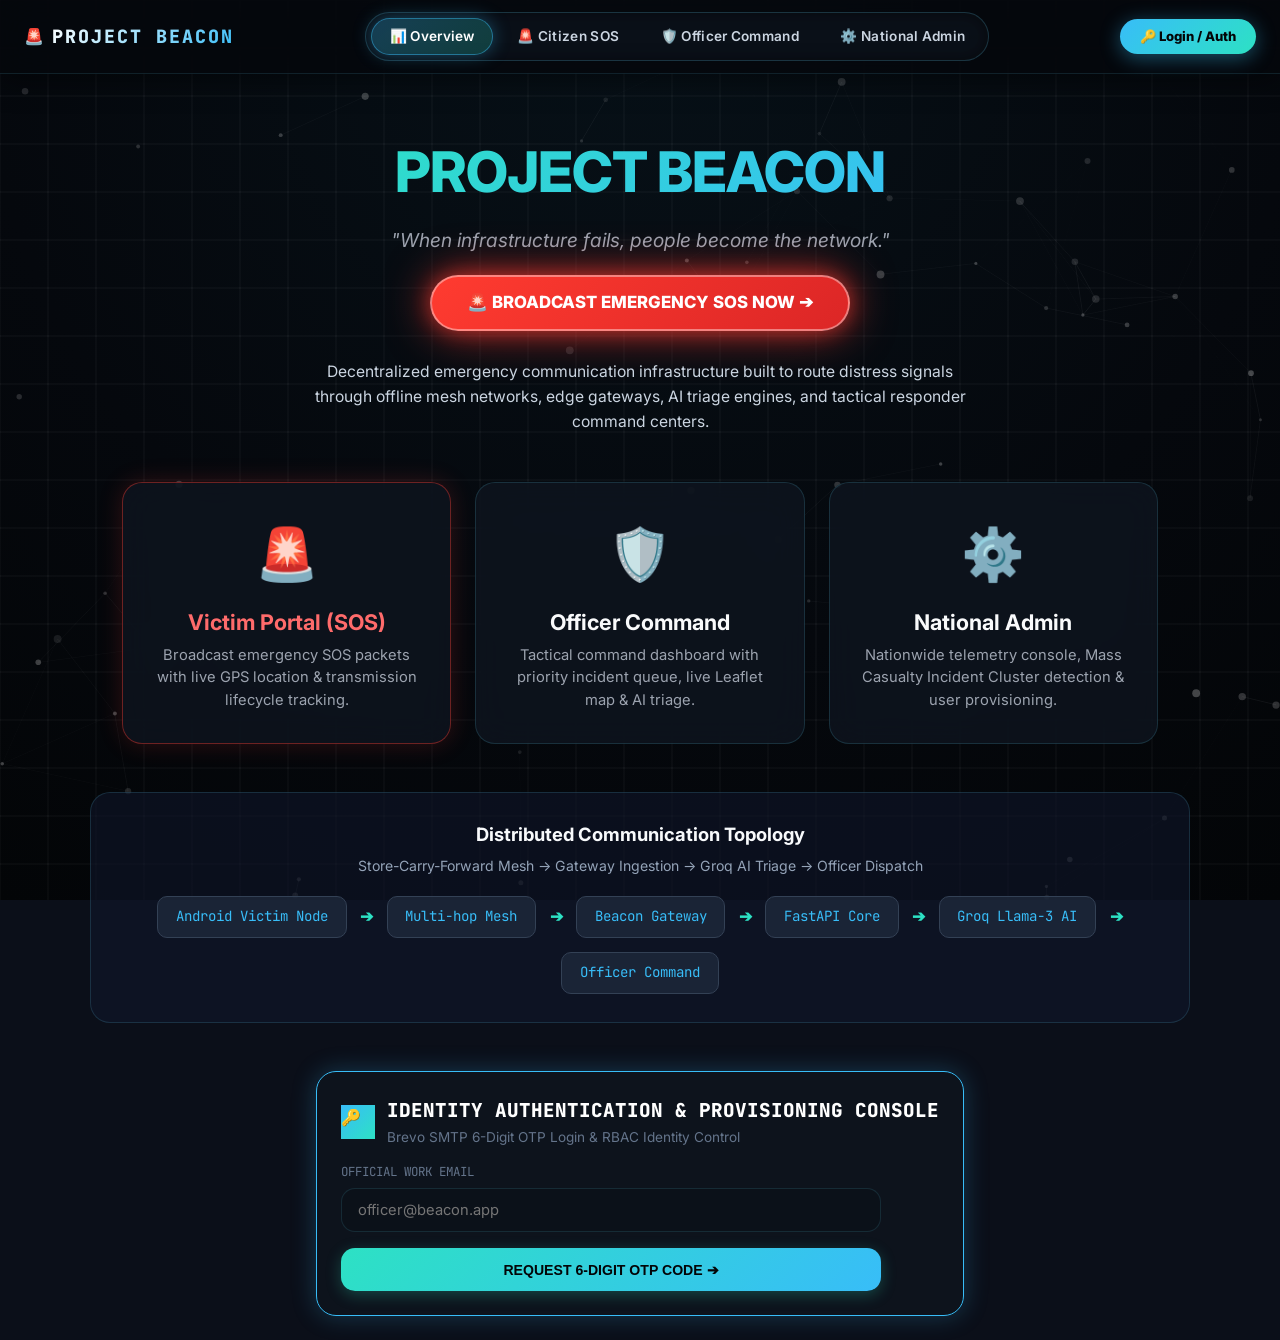
==== static/index.html @ 9fdf06bc "feat(frontend): upgrade Beacon UI/UX design system, giant glowing SOS button, Brevo OTP auth & Natio" ====
<!DOCTYPE html>
<html lang="en">
<head>
    <meta charset="UTF-8">
    <meta name="viewport" content="width=device-width, initial-scale=1.0">
    <title>Project Beacon | Emergency Communication Fabric</title>
    <link href="https://fonts.googleapis.com/css2?family=Inter:wght@300;400;500;600;700&family=JetBrains+Mono:wght@400;700&display=swap" rel="stylesheet">
    <link rel="icon" href="data:image/svg+xml,<svg xmlns='http://www.w3.org/2000/svg' viewBox='0 0 100 100'><text y='.9em' font-size='90'>🚨</text></svg>">
    <link rel="stylesheet" href="css/index.css?v=3.0">
    <link rel="stylesheet" href="/static/css/index.css?v=3.0">
    <style>
        body { font-family: 'Inter', sans-serif; background-color: #0b0f19; color: #f3f4f6; margin: 0; padding: 0; min-height: 100vh; display: flex; flex-direction: column; }
        .hero { text-align: center; padding: 3.5rem 1rem 1.5rem; max-width: 880px; margin: 0 auto; position: relative; z-index: 1; }
        .hero h1 { font-size: 3.5rem; font-weight: 800; background: linear-gradient(135deg, #2de1c4 0%, #38bdf8 100%); -webkit-background-clip: text; -webkit-text-fill-color: transparent; margin-bottom: 0.75rem; letter-spacing: -1px; }
        .tagline { font-size: 1.2rem; color: #9ca3af; font-style: italic; margin-bottom: 1.25rem; }
        
        .portal-grid { display: grid; grid-template-columns: repeat(auto-fit, minmax(280px, 1fr)); gap: 1.5rem; max-width: 1100px; margin: 0 auto; padding: 1.5rem 2rem; width: 90%; position: relative; z-index: 1; }
        
        .portal-card { background: rgba(15, 22, 32, 0.75); border: 1px solid rgba(100, 220, 255, 0.15); backdrop-filter: blur(16px); border-radius: 20px; padding: 2rem; text-decoration: none; color: inherit; transition: all 0.3s cubic-bezier(0.16, 1, 0.3, 1); display: flex; flex-direction: column; align-items: center; text-align: center; }
        .portal-card:hover { transform: translateY(-6px); border-color: #38bdf8; box-shadow: 0 12px 35px rgba(56, 189, 248, 0.2); }
        .portal-icon { font-size: 3.2rem; margin-bottom: 0.85rem; }
        .portal-title { font-size: 1.35rem; font-weight: 700; color: #f9fafb; margin-bottom: 0.4rem; }
        .portal-desc { font-size: 0.92rem; color: #9ca3af; line-height: 1.5; }
        
        .tech-money-shot { max-width: 1100px; margin: 1.5rem auto; padding: 1.75rem 2rem; background: rgba(15, 23, 42, 0.6); border: 1px solid rgba(100, 220, 255, 0.15); border-radius: 20px; width: 90%; text-align: center; position: relative; z-index: 1; }
        .flow-diagram { display: flex; flex-wrap: wrap; justify-content: center; align-items: center; gap: 0.85rem; margin-top: 1.25rem; font-family: 'JetBrains Mono', monospace; }
        .flow-node { background: rgba(30, 41, 59, 0.8); padding: 0.6rem 1.1rem; border-radius: 10px; border: 1px solid #334155; font-size: 0.88rem; color: #38bdf8; }
        .flow-arrow { color: #2de1c4; font-weight: bold; }
    </style>
</head>
<body>

    <!-- Enterprise Top Navigation Bar with Fancy Glassmorphic Pill Tabs -->
    <nav class="beacon-navbar">
        <a href="index.html" class="beacon-brand">
            <div class="beacon-logo-icon">🚨</div>
            <span class="beacon-brand-name">PROJECT BEACON</span>
        </a>

        <div class="beacon-nav-links">
            <a href="index.html" class="beacon-nav-item active">📊 Overview</a>
            <a href="victim.html" class="beacon-nav-item">🚨 Citizen SOS</a>
            <a href="officer.html" class="beacon-nav-item">🛡️ Officer Command</a>
            <a href="admin.html" class="beacon-nav-item">⚙️ National Admin</a>
        </div>

        <div>
            <a href="#authSection" id="navAuthBtn" class="btn-auth-blue" onclick="scrollToAuthSection()">
                🔑 Login / Auth
            </a>
        </div>
    </nav>

    <div class="hero">
        <h1>PROJECT BEACON</h1>
        <div class="tagline">"When infrastructure fails, people become the network."</div>

        <!-- Prominent Red Glowing Emergency SOS Shortcut Button -->
        <div style="margin: 1.25rem 0 1.75rem;">
            <a href="victim.html" class="btn-danger" style="padding: 0.85rem 2.2rem; font-size: 1.05rem; font-weight: 800; border-radius: 9999px; text-decoration: none; display: inline-flex; align-items: center; gap: 0.6rem; box-shadow: 0 0 45px rgba(255, 59, 48, 0.7), 0 0 20px rgba(255, 59, 48, 0.5); border: 2px solid rgba(255,255,255,0.4);">
                🚨 BROADCAST EMERGENCY SOS NOW ➔
            </a>
        </div>

        <p style="color: #cbd5e1; max-width: 680px; margin: 0 auto; line-height: 1.6; font-size: 0.98rem;">
            Decentralized emergency communication infrastructure built to route distress signals through offline mesh networks, edge gateways, AI triage engines, and tactical responder command centers.
        </p>
    </div>

    <div class="portal-grid">
        <a href="victim.html" class="portal-card" style="border-color: rgba(255,59,48,0.4); box-shadow: 0 0 25px rgba(255,59,48,0.18);">
            <div class="portal-icon">🚨</div>
            <div class="portal-title" style="color: #ff6b6b;">Victim Portal (SOS)</div>
            <div class="portal-desc">Broadcast emergency SOS packets with live GPS location & transmission lifecycle tracking.</div>
        </a>

        <a href="officer.html" class="portal-card">
            <div class="portal-icon">🛡️</div>
            <div class="portal-title">Officer Command</div>
            <div class="portal-desc">Tactical command dashboard with priority incident queue, live Leaflet map & AI triage.</div>
        </a>

        <a href="admin.html" class="portal-card">
            <div class="portal-icon">⚙️</div>
            <div class="portal-title">National Admin</div>
            <div class="portal-desc">Nationwide telemetry console, Mass Casualty Incident Cluster detection & user provisioning.</div>
        </a>
    </div>

    <div class="tech-money-shot">
        <h3 style="color: #f8fafc; margin-bottom: 0.4rem; font-size: 1.15rem;">Distributed Communication Topology</h3>
        <p style="color: #94a3b8; font-size: 0.88rem;">Store-Carry-Forward Mesh → Gateway Ingestion → Groq AI Triage → Officer Dispatch</p>
        <div class="flow-diagram">
            <div class="flow-node">Android Victim Node</div>
            <div class="flow-arrow">➔</div>
            <div class="flow-node">Multi-hop Mesh</div>
            <div class="flow-arrow">➔</div>
            <div class="flow-node">Beacon Gateway</div>
            <div class="flow-arrow">➔</div>
            <div class="flow-node">FastAPI Core</div>
            <div class="flow-arrow">➔</div>
            <div class="flow-node">Groq Llama-3 AI</div>
            <div class="flow-arrow">➔</div>
            <div class="flow-node">Officer Command</div>
        </div>
    </div>

    <!-- Dedicated Bottom Authentication Console -->
    <div class="app-container" style="padding-top: 0;">
        <div id="authSection" class="glass-panel" style="margin-top: 1.5rem; border-color: var(--color-cyan); box-shadow: var(--glow-medium);">
            <div style="display: flex; align-items: center; gap: 0.75rem; margin-bottom: 1rem;">
                <div class="beacon-logo-icon" style="width: 34px; height: 34px; font-size: 1rem; background: linear-gradient(135deg, var(--color-cyan), var(--color-green));">🔑</div>
                <div>
                    <h3 style="font-size: 1.2rem; font-weight: 800; font-family: var(--font-mono); color: var(--text-primary); margin: 0;">
                        IDENTITY AUTHENTICATION & PROVISIONING CONSOLE
                    </h3>
                    <p style="color: var(--text-muted); font-size: 0.85rem; margin-top: 2px;">
                        Brevo SMTP 6-Digit OTP Login & RBAC Identity Control
                    </p>
                </div>
            </div>

            <!-- STEP 1: Email Form -->
            <div id="authBottomStepEmail" style="max-width: 540px;">
                <div style="margin-bottom: 1rem;">
                    <label style="display: block; font-size: 0.78rem; font-family: var(--font-mono); color: var(--text-muted); margin-bottom: 0.4rem; text-transform: uppercase;">
                        OFFICIAL WORK EMAIL
                    </label>
                    <input type="email" id="authBottomEmailInput" class="beacon-input" placeholder="officer@beacon.app" />
                </div>

                <button id="btnBottomSendOtp" onclick="handleBottomSendOtp()" class="btn-primary" style="padding: 0.85rem 1.5rem; width: 100%;">
                    REQUEST 6-DIGIT OTP CODE ➔
                </button>
                <div id="authBottomEmailMsg" style="font-size: 0.82rem; text-align: center; margin-top: 0.85rem; color: var(--color-cyan); display: none;"></div>
            </div>

            <!-- STEP 2: 6-Digit OTP Grid -->
            <div id="authBottomStepOtp" style="max-width: 540px; display: none;">
                <p style="color: var(--text-secondary); font-size: 0.88rem; margin-bottom: 0.5rem;">
                    Enter 6-digit verification code sent to <strong id="authBottomTargetEmail" style="color: var(--color-cyan);"></strong>.
                </p>
                <p style="font-family: var(--font-mono); font-size: 0.78rem; color: var(--color-orange); margin-bottom: 1rem;">
                    ⏱️ CODE EXPIRES IN: <span id="authBottomTimer">05:00</span>
                </p>

                <div class="otp-box-grid">
                    <input type="text" maxlength="1" class="otp-digit-input-bottom" data-index="0" />
                    <input type="text" maxlength="1" class="otp-digit-input-bottom" data-index="1" />
                    <input type="text" maxlength="1" class="otp-digit-input-bottom" data-index="2" />
                    <input type="text" maxlength="1" class="otp-digit-input-bottom" data-index="3" />
                    <input type="text" maxlength="1" class="otp-digit-input-bottom" data-index="4" />
                    <input type="text" maxlength="1" class="otp-digit-input-bottom" data-index="5" />
                </div>

                <button id="btnBottomVerifyOtp" onclick="handleBottomVerifyOtp()" class="btn-primary" style="padding: 0.85rem 1.5rem; width: 100%;">
                    VERIFY & AUTHENTICATE ➔
                </button>
                <div id="authBottomOtpMsg" style="font-size: 0.82rem; text-align: center; margin-top: 0.85rem; color: var(--color-red); display: none;"></div>
            </div>
        </div>
    </div>

    <script src="js/mesh-bg.js?v=3.0"></script>
    <script src="/static/js/mesh-bg.js?v=3.0"></script>
    <script src="js/auth-modal.js?v=3.0"></script>
    <script src="/static/js/auth-modal.js?v=3.0"></script>
</body>
</html>
---- static/css/index.css ----
/* ==========================================================================
   PROJECT BEACON — Enterprise Design System & Interactive Theme Engine
   Features: Particle Splatter & Shockwave Energy Transition Engine,
   Glassmorphic Nav Pills, De-cluttered Layout System, 8pt Spacing,
   Intense Vector Grid Glow, Physical SOS Reactivity.
   ========================================================================== */

@import url('https://fonts.googleapis.com/css2?family=Inter:wght@300;400;500;600;700;800&family=JetBrains+Mono:ital,wght@0,400;0,600;0,700;1,400&display=swap');

:root {
  /* 8pt Spacing System Tokens */
  --space-micro: 4px;
  --space-gap: 8px;
  --space-padding-sm: 12px;
  --space-padding: 16px;
  --space-section: 24px;
  --space-major: 32px;
  --space-hero: 48px;

  /* 3 Visual Layers */
  --bg-gradient-top: #071118;
  --bg-gradient-center: #05080d;
  --bg-gradient-bottom: #030507;
  
  --surface-base: rgba(15, 22, 30, 0.75);
  --surface-hover: rgba(22, 32, 45, 0.85);
  --surface-active: rgba(30, 44, 62, 0.9);
  --surface-input: rgba(12, 18, 26, 0.7);

  /* Borders & Dividers */
  --border-subtle: rgba(100, 220, 255, 0.12);
  --border-active: rgba(0, 255, 200, 0.35);

  /* Colors */
  --color-cyan: #38bdf8;
  --color-green: #2de1c4;
  --color-orange: #f59e0b;
  --color-red: #ff3b30;
  --color-red-dark: #dc2626;
  --text-primary: #ffffff;
  --text-secondary: #cbd5e1;
  --text-muted: #64748b;

  /* Glow Tokens */
  --glow-subtle: 0 0 16px rgba(45, 225, 196, 0.15);
  --glow-medium: 0 0 24px rgba(56, 189, 248, 0.25);
  --glow-strong: 0 0 60px rgba(255, 59, 48, 0.6);

  /* Easing */
  --ease-micro: 120ms cubic-bezier(0.4, 0, 0.2, 1);
  --ease-button: 180ms cubic-bezier(0.34, 1.56, 0.64, 1);
  --ease-card: 280ms cubic-bezier(0.16, 1, 0.3, 1);

  /* Radii */
  --radius-sm: 8px;
  --radius-md: 14px;
  --radius-lg: 20px;
  --radius-full: 9999px;
  
  --font-sans: 'Inter', system-ui, -apple-system, sans-serif;
  --font-mono: 'JetBrains Mono', monospace;
}

*, *::before, *::after {
  box-sizing: border-box;
  margin: 0;
  padding: 0;
}

html {
  scroll-behavior: smooth;
}

body {
  font-family: var(--font-sans);
  background: radial-gradient(circle at 50% 0%, var(--bg-gradient-top) 0%, var(--bg-gradient-center) 60%, var(--bg-gradient-bottom) 100%);
  color: var(--text-primary);
  min-height: 100vh;
  line-height: 1.5;
  overflow-x: hidden;
  background-attachment: fixed;
}

/* Faint Tactical Canvas Background */
#meshBgCanvas {
  position: fixed;
  top: 0; left: 0; width: 100vw; height: 100vh;
  pointer-events: none;
  z-index: 0;
  opacity: 0.85;
}

/* PARTICLE SPLATTER TRANSITION CANVAS OVERLAY */
#splatterCanvas {
  position: fixed;
  top: 0;
  left: 0;
  width: 100vw;
  height: 100vh;
  pointer-events: none;
  z-index: 999999;
}

/* FANCY GLASSMOPHIC TOP NAVIGATION BAR & PILL TABS */
.beacon-navbar {
  position: sticky;
  top: 0;
  z-index: 100;
  background: rgba(5, 8, 12, 0.85);
  backdrop-filter: blur(20px);
  -webkit-backdrop-filter: blur(20px);
  border-bottom: 1px solid var(--border-subtle);
  padding: 0.75rem var(--space-section);
  display: flex;
  justify-content: space-between;
  align-items: center;
  box-shadow: 0 4px 30px rgba(0, 0, 0, 0.5);
}

.beacon-brand {
  display: flex;
  align-items: center;
  gap: var(--space-gap);
  text-decoration: none;
}

.beacon-brand-name {
  font-family: var(--font-mono);
  font-size: 1.15rem;
  font-weight: 800;
  letter-spacing: 2px;
  background: linear-gradient(135deg, #ffffff 0%, var(--color-cyan) 100%);
  -webkit-background-clip: text;
  -webkit-text-fill-color: transparent;
}

/* Fancy Pill Container for Navigation Tabs */
.beacon-nav-links {
  display: flex;
  align-items: center;
  gap: 0.4rem;
  background: rgba(15, 22, 32, 0.65);
  padding: 5px;
  border-radius: var(--radius-full);
  border: 1px solid rgba(100, 220, 255, 0.18);
  box-shadow: inset 0 0 15px rgba(0, 0, 0, 0.4);
}

.beacon-nav-item {
  color: var(--text-secondary);
  text-decoration: none;
  font-size: 0.85rem;
  font-weight: 600;
  padding: 0.45rem 1.1rem;
  border-radius: var(--radius-full);
  transition: all 0.2s cubic-bezier(0.34, 1.56, 0.64, 1);
  display: flex;
  align-items: center;
  gap: 0.45rem;
  letter-spacing: 0.3px;
}

.beacon-nav-item:hover {
  color: var(--color-cyan);
  background: rgba(56, 189, 248, 0.12);
  transform: translateY(-1px);
}

.beacon-nav-item.active {
  color: #ffffff;
  background: linear-gradient(135deg, rgba(56, 189, 248, 0.28) 0%, rgba(45, 225, 196, 0.22) 100%);
  border: 1px solid rgba(56, 189, 248, 0.45);
  box-shadow: 0 0 18px rgba(56, 189, 248, 0.35);
}

/* Top Right Blue Auth Button */
.btn-auth-blue {
  background: linear-gradient(135deg, var(--color-cyan) 0%, var(--color-green) 100%) !important;
  color: var(--bg-gradient-bottom) !important;
  border: none !important;
  padding: 0.5rem 1.25rem !important;
  border-radius: var(--radius-full) !important;
  font-weight: 800 !important;
  font-size: 0.82rem !important;
  cursor: pointer !important;
  box-shadow: 0 4px 20px rgba(56, 189, 248, 0.4) !important;
  transition: transform var(--ease-button), box-shadow var(--ease-button) !important;
  display: inline-flex !important;
  align-items: center !important;
  justify-content: center !important;
  text-decoration: none !important;
}

.btn-auth-blue:hover {
  transform: translateY(-2px) !important;
  box-shadow: 0 8px 28px rgba(56, 189, 248, 0.6) !important;
}

/* Layout Containers */
.app-container {
  position: relative;
  z-index: 1;
  max-width: 1200px;
  margin: 0 auto;
  padding: var(--space-section) var(--space-padding);
}

/* De-cluttered Glassmorphic Panels */
.glass-panel {
  background: var(--surface-base);
  backdrop-filter: blur(16px);
  -webkit-backdrop-filter: blur(16px);
  border: 1px solid var(--border-subtle);
  border-radius: var(--radius-lg);
  padding: var(--space-section);
  box-shadow: var(--glow-subtle);
  transition: border-color var(--ease-card), box-shadow var(--ease-card), transform var(--ease-card);
}

/* MASSIVE GIANT GLOWING RED SOS BUTTON & LIVE SONAR RINGS */
.sos-trigger-container {
  display: flex;
  justify-content: center;
  align-items: center;
  margin: 1.5rem 0;
  position: relative;
}

.sos-button-wrapper {
  position: relative;
  width: 340px;
  height: 340px;
  display: flex;
  align-items: center;
  justify-content: center;
}

.sos-sonar-ring {
  position: absolute;
  top: 50%;
  left: 50%;
  transform: translate(-50%, -50%);
  width: 260px;
  height: 260px;
  border-radius: 50%;
  border: 2px solid rgba(255, 59, 48, 0.7);
  box-shadow: 0 0 25px rgba(255, 59, 48, 0.5);
  pointer-events: none;
  z-index: 1;
  animation: sonarPulse 3s cubic-bezier(0.215, 0.61, 0.355, 1) infinite;
}

.sos-sonar-ring:nth-child(2) {
  animation-delay: 1.5s;
}

@keyframes sonarPulse {
  0% {
    width: 260px;
    height: 260px;
    opacity: 0.9;
    border-color: rgba(255, 59, 48, 0.9);
  }
  50% {
    opacity: 0.5;
    border-color: rgba(255, 82, 82, 0.6);
  }
  100% {
    width: 400px;
    height: 400px;
    opacity: 0;
    border-color: rgba(255, 59, 48, 0);
  }
}

@keyframes sosBtnBreathingGlow {
  0% {
    box-shadow: 0 0 50px rgba(255, 59, 48, 0.75), 0 0 25px rgba(255, 59, 48, 0.5), inset 0 0 25px rgba(255, 255, 255, 0.4);
    transform: scale(1);
  }
  50% {
    box-shadow: 0 0 100px rgba(255, 59, 48, 1), 0 0 50px rgba(255, 59, 48, 0.8), inset 0 0 40px rgba(255, 255, 255, 0.7);
    transform: scale(1.04);
  }
  100% {
    box-shadow: 0 0 50px rgba(255, 59, 48, 0.75), 0 0 25px rgba(255, 59, 48, 0.5), inset 0 0 25px rgba(255, 255, 255, 0.4);
    transform: scale(1);
  }
}

.sos-primary-btn {
  width: 260px !important;
  height: 260px !important;
  border-radius: 50% !important;
  background: radial-gradient(circle at 35% 35%, #ff5252 0%, #ff3b30 50%, #b91c1c 100%) !important;
  border: 6px solid #ffffff !important;
  color: #ffffff !important;
  font-family: var(--font-sans) !important;
  font-size: 3.5rem !important;
  font-weight: 900 !important;
  letter-spacing: 3px !important;
  cursor: pointer !important;
  box-shadow: 0 0 80px rgba(255, 59, 48, 0.8), inset 0 0 25px rgba(255, 255, 255, 0.4) !important;
  display: flex !important;
  flex-direction: column !important;
  align-items: center !important;
  justify-content: center !important;
  user-select: none !important;
  -webkit-user-select: none !important;
  outline: none !important;
  z-index: 10 !important;
  position: relative !important;
  animation: sosBtnBreathingGlow 2.5s ease-in-out infinite !important;
  transition: transform 0.15s cubic-bezier(0.34, 1.56, 0.64, 1) !important;
}

.sos-primary-btn:active, .sos-primary-btn.holding {
  transform: scale(0.95) !important;
  box-shadow: 0 0 120px rgba(255, 59, 48, 1), inset 0 0 45px rgba(255, 255, 255, 0.8) !important;
}

.sos-progress-svg {
  position: absolute;
  top: 10px;
  left: 10px;
  width: 320px;
  height: 320px;
  transform: rotate(-90deg);
  pointer-events: none;
  z-index: 5;
}

.sos-progress-bg {
  fill: none;
  stroke: rgba(255, 59, 48, 0.15);
  stroke-width: 8;
}

.sos-progress-fill {
  fill: none;
  stroke: #ff3b30;
  stroke-width: 10;
  stroke-linecap: round;
  stroke-dasharray: 942;
  stroke-dashoffset: 942;
  transition: stroke-dashoffset 0.03s linear;
  filter: drop-shadow(0 0 8px #ff3b30);
}

/* Bottom Auth 6-Digit Grid */
.otp-box-grid {
  display: flex;
  gap: var(--space-gap);
  margin: 1rem 0;
}

.otp-digit-input-bottom {
  width: 48px;
  height: 56px;
  text-align: center;
  font-family: var(--font-mono);
  font-size: 1.5rem;
  font-weight: 800;
  background: var(--surface-input);
  border: 1px solid var(--border-subtle);
  border-radius: var(--radius-md);
  color: var(--color-cyan);
  outline: none;
  transition: border-color var(--ease-micro), box-shadow var(--ease-micro);
}

.otp-digit-input-bottom:focus {
  border-color: var(--color-green);
  box-shadow: 0 0 15px rgba(45, 225, 196, 0.3);
}

/* Inputs & Form Controls */
.beacon-input {
  width: 100%;
  background: var(--surface-input);
  border: 1px solid var(--border-subtle);
  border-radius: var(--radius-md);
  color: var(--text-primary);
  padding: var(--space-padding-sm) var(--space-padding);
  font-family: var(--font-sans);
  font-size: 0.92rem;
  outline: none;
  transition: border-color var(--ease-micro), box-shadow var(--ease-micro);
}

.beacon-input:focus {
  border-color: var(--color-cyan);
  box-shadow: 0 0 15px rgba(56, 189, 248, 0.2);
}

/* Buttons */
.btn-primary {
  background: linear-gradient(135deg, var(--color-green) 0%, var(--color-cyan) 100%);
  color: var(--bg-gradient-bottom);
  border: none;
  padding: var(--space-padding-sm) var(--space-padding);
  border-radius: var(--radius-md);
  font-weight: 700;
  font-size: 0.88rem;
  cursor: pointer;
  transition: transform var(--ease-button), box-shadow var(--ease-button);
  box-shadow: 0 4px 15px rgba(45, 225, 196, 0.25);
  display: inline-flex;
  align-items: center;
  justify-content: center;
  gap: var(--space-gap);
  text-decoration: none;
}

.btn-primary:hover {
  transform: translateY(-2px);
  box-shadow: 0 8px 25px rgba(45, 225, 196, 0.4);
}

.btn-danger {
  background: linear-gradient(135deg, var(--color-red) 0%, var(--color-red-dark) 100%);
  color: #ffffff;
  border: none;
  padding: var(--space-padding-sm) var(--space-padding);
  border-radius: var(--radius-md);
  font-weight: 700;
  font-size: 0.88rem;
  cursor: pointer;
  transition: transform var(--ease-button), box-shadow var(--ease-button);
  box-shadow: 0 4px 15px rgba(255, 59, 48, 0.35);
  display: inline-flex;
  align-items: center;
  justify-content: center;
  gap: var(--space-gap);
  text-decoration: none;
}

.btn-danger:hover {
  transform: translateY(-2px);
  box-shadow: 0 8px 25px rgba(255, 59, 48, 0.6);
}
---- static/css/index.css ----
/* ==========================================================================
   PROJECT BEACON — Enterprise Design System & Interactive Theme Engine
   Features: Particle Splatter & Shockwave Energy Transition Engine,
   Glassmorphic Nav Pills, De-cluttered Layout System, 8pt Spacing,
   Intense Vector Grid Glow, Physical SOS Reactivity.
   ========================================================================== */

@import url('https://fonts.googleapis.com/css2?family=Inter:wght@300;400;500;600;700;800&family=JetBrains+Mono:ital,wght@0,400;0,600;0,700;1,400&display=swap');

:root {
  /* 8pt Spacing System Tokens */
  --space-micro: 4px;
  --space-gap: 8px;
  --space-padding-sm: 12px;
  --space-padding: 16px;
  --space-section: 24px;
  --space-major: 32px;
  --space-hero: 48px;

  /* 3 Visual Layers */
  --bg-gradient-top: #071118;
  --bg-gradient-center: #05080d;
  --bg-gradient-bottom: #030507;
  
  --surface-base: rgba(15, 22, 30, 0.75);
  --surface-hover: rgba(22, 32, 45, 0.85);
  --surface-active: rgba(30, 44, 62, 0.9);
  --surface-input: rgba(12, 18, 26, 0.7);

  /* Borders & Dividers */
  --border-subtle: rgba(100, 220, 255, 0.12);
  --border-active: rgba(0, 255, 200, 0.35);

  /* Colors */
  --color-cyan: #38bdf8;
  --color-green: #2de1c4;
  --color-orange: #f59e0b;
  --color-red: #ff3b30;
  --color-red-dark: #dc2626;
  --text-primary: #ffffff;
  --text-secondary: #cbd5e1;
  --text-muted: #64748b;

  /* Glow Tokens */
  --glow-subtle: 0 0 16px rgba(45, 225, 196, 0.15);
  --glow-medium: 0 0 24px rgba(56, 189, 248, 0.25);
  --glow-strong: 0 0 60px rgba(255, 59, 48, 0.6);

  /* Easing */
  --ease-micro: 120ms cubic-bezier(0.4, 0, 0.2, 1);
  --ease-button: 180ms cubic-bezier(0.34, 1.56, 0.64, 1);
  --ease-card: 280ms cubic-bezier(0.16, 1, 0.3, 1);

  /* Radii */
  --radius-sm: 8px;
  --radius-md: 14px;
  --radius-lg: 20px;
  --radius-full: 9999px;
  
  --font-sans: 'Inter', system-ui, -apple-system, sans-serif;
  --font-mono: 'JetBrains Mono', monospace;
}

*, *::before, *::after {
  box-sizing: border-box;
  margin: 0;
  padding: 0;
}

html {
  scroll-behavior: smooth;
}

body {
  font-family: var(--font-sans);
  background: radial-gradient(circle at 50% 0%, var(--bg-gradient-top) 0%, var(--bg-gradient-center) 60%, var(--bg-gradient-bottom) 100%);
  color: var(--text-primary);
  min-height: 100vh;
  line-height: 1.5;
  overflow-x: hidden;
  background-attachment: fixed;
}

/* Faint Tactical Canvas Background */
#meshBgCanvas {
  position: fixed;
  top: 0; left: 0; width: 100vw; height: 100vh;
  pointer-events: none;
  z-index: 0;
  opacity: 0.85;
}

/* PARTICLE SPLATTER TRANSITION CANVAS OVERLAY */
#splatterCanvas {
  position: fixed;
  top: 0;
  left: 0;
  width: 100vw;
  height: 100vh;
  pointer-events: none;
  z-index: 999999;
}

/* FANCY GLASSMOPHIC TOP NAVIGATION BAR & PILL TABS */
.beacon-navbar {
  position: sticky;
  top: 0;
  z-index: 100;
  background: rgba(5, 8, 12, 0.85);
  backdrop-filter: blur(20px);
  -webkit-backdrop-filter: blur(20px);
  border-bottom: 1px solid var(--border-subtle);
  padding: 0.75rem var(--space-section);
  display: flex;
  justify-content: space-between;
  align-items: center;
  box-shadow: 0 4px 30px rgba(0, 0, 0, 0.5);
}

.beacon-brand {
  display: flex;
  align-items: center;
  gap: var(--space-gap);
  text-decoration: none;
}

.beacon-brand-name {
  font-family: var(--font-mono);
  font-size: 1.15rem;
  font-weight: 800;
  letter-spacing: 2px;
  background: linear-gradient(135deg, #ffffff 0%, var(--color-cyan) 100%);
  -webkit-background-clip: text;
  -webkit-text-fill-color: transparent;
}

/* Fancy Pill Container for Navigation Tabs */
.beacon-nav-links {
  display: flex;
  align-items: center;
  gap: 0.4rem;
  background: rgba(15, 22, 32, 0.65);
  padding: 5px;
  border-radius: var(--radius-full);
  border: 1px solid rgba(100, 220, 255, 0.18);
  box-shadow: inset 0 0 15px rgba(0, 0, 0, 0.4);
}

.beacon-nav-item {
  color: var(--text-secondary);
  text-decoration: none;
  font-size: 0.85rem;
  font-weight: 600;
  padding: 0.45rem 1.1rem;
  border-radius: var(--radius-full);
  transition: all 0.2s cubic-bezier(0.34, 1.56, 0.64, 1);
  display: flex;
  align-items: center;
  gap: 0.45rem;
  letter-spacing: 0.3px;
}

.beacon-nav-item:hover {
  color: var(--color-cyan);
  background: rgba(56, 189, 248, 0.12);
  transform: translateY(-1px);
}

.beacon-nav-item.active {
  color: #ffffff;
  background: linear-gradient(135deg, rgba(56, 189, 248, 0.28) 0%, rgba(45, 225, 196, 0.22) 100%);
  border: 1px solid rgba(56, 189, 248, 0.45);
  box-shadow: 0 0 18px rgba(56, 189, 248, 0.35);
}

/* Top Right Blue Auth Button */
.btn-auth-blue {
  background: linear-gradient(135deg, var(--color-cyan) 0%, var(--color-green) 100%) !important;
  color: var(--bg-gradient-bottom) !important;
  border: none !important;
  padding: 0.5rem 1.25rem !important;
  border-radius: var(--radius-full) !important;
  font-weight: 800 !important;
  font-size: 0.82rem !important;
  cursor: pointer !important;
  box-shadow: 0 4px 20px rgba(56, 189, 248, 0.4) !important;
  transition: transform var(--ease-button), box-shadow var(--ease-button) !important;
  display: inline-flex !important;
  align-items: center !important;
  justify-content: center !important;
  text-decoration: none !important;
}

.btn-auth-blue:hover {
  transform: translateY(-2px) !important;
  box-shadow: 0 8px 28px rgba(56, 189, 248, 0.6) !important;
}

/* Layout Containers */
.app-container {
  position: relative;
  z-index: 1;
  max-width: 1200px;
  margin: 0 auto;
  padding: var(--space-section) var(--space-padding);
}

/* De-cluttered Glassmorphic Panels */
.glass-panel {
  background: var(--surface-base);
  backdrop-filter: blur(16px);
  -webkit-backdrop-filter: blur(16px);
  border: 1px solid var(--border-subtle);
  border-radius: var(--radius-lg);
  padding: var(--space-section);
  box-shadow: var(--glow-subtle);
  transition: border-color var(--ease-card), box-shadow var(--ease-card), transform var(--ease-card);
}

/* MASSIVE GIANT GLOWING RED SOS BUTTON & LIVE SONAR RINGS */
.sos-trigger-container {
  display: flex;
  justify-content: center;
  align-items: center;
  margin: 1.5rem 0;
  position: relative;
}

.sos-button-wrapper {
  position: relative;
  width: 340px;
  height: 340px;
  display: flex;
  align-items: center;
  justify-content: center;
}

.sos-sonar-ring {
  position: absolute;
  top: 50%;
  left: 50%;
  transform: translate(-50%, -50%);
  width: 260px;
  height: 260px;
  border-radius: 50%;
  border: 2px solid rgba(255, 59, 48, 0.7);
  box-shadow: 0 0 25px rgba(255, 59, 48, 0.5);
  pointer-events: none;
  z-index: 1;
  animation: sonarPulse 3s cubic-bezier(0.215, 0.61, 0.355, 1) infinite;
}

.sos-sonar-ring:nth-child(2) {
  animation-delay: 1.5s;
}

@keyframes sonarPulse {
  0% {
    width: 260px;
    height: 260px;
    opacity: 0.9;
    border-color: rgba(255, 59, 48, 0.9);
  }
  50% {
    opacity: 0.5;
    border-color: rgba(255, 82, 82, 0.6);
  }
  100% {
    width: 400px;
    height: 400px;
    opacity: 0;
    border-color: rgba(255, 59, 48, 0);
  }
}

@keyframes sosBtnBreathingGlow {
  0% {
    box-shadow: 0 0 50px rgba(255, 59, 48, 0.75), 0 0 25px rgba(255, 59, 48, 0.5), inset 0 0 25px rgba(255, 255, 255, 0.4);
    transform: scale(1);
  }
  50% {
    box-shadow: 0 0 100px rgba(255, 59, 48, 1), 0 0 50px rgba(255, 59, 48, 0.8), inset 0 0 40px rgba(255, 255, 255, 0.7);
    transform: scale(1.04);
  }
  100% {
    box-shadow: 0 0 50px rgba(255, 59, 48, 0.75), 0 0 25px rgba(255, 59, 48, 0.5), inset 0 0 25px rgba(255, 255, 255, 0.4);
    transform: scale(1);
  }
}

.sos-primary-btn {
  width: 260px !important;
  height: 260px !important;
  border-radius: 50% !important;
  background: radial-gradient(circle at 35% 35%, #ff5252 0%, #ff3b30 50%, #b91c1c 100%) !important;
  border: 6px solid #ffffff !important;
  color: #ffffff !important;
  font-family: var(--font-sans) !important;
  font-size: 3.5rem !important;
  font-weight: 900 !important;
  letter-spacing: 3px !important;
  cursor: pointer !important;
  box-shadow: 0 0 80px rgba(255, 59, 48, 0.8), inset 0 0 25px rgba(255, 255, 255, 0.4) !important;
  display: flex !important;
  flex-direction: column !important;
  align-items: center !important;
  justify-content: center !important;
  user-select: none !important;
  -webkit-user-select: none !important;
  outline: none !important;
  z-index: 10 !important;
  position: relative !important;
  animation: sosBtnBreathingGlow 2.5s ease-in-out infinite !important;
  transition: transform 0.15s cubic-bezier(0.34, 1.56, 0.64, 1) !important;
}

.sos-primary-btn:active, .sos-primary-btn.holding {
  transform: scale(0.95) !important;
  box-shadow: 0 0 120px rgba(255, 59, 48, 1), inset 0 0 45px rgba(255, 255, 255, 0.8) !important;
}

.sos-progress-svg {
  position: absolute;
  top: 10px;
  left: 10px;
  width: 320px;
  height: 320px;
  transform: rotate(-90deg);
  pointer-events: none;
  z-index: 5;
}

.sos-progress-bg {
  fill: none;
  stroke: rgba(255, 59, 48, 0.15);
  stroke-width: 8;
}

.sos-progress-fill {
  fill: none;
  stroke: #ff3b30;
  stroke-width: 10;
  stroke-linecap: round;
  stroke-dasharray: 942;
  stroke-dashoffset: 942;
  transition: stroke-dashoffset 0.03s linear;
  filter: drop-shadow(0 0 8px #ff3b30);
}

/* Bottom Auth 6-Digit Grid */
.otp-box-grid {
  display: flex;
  gap: var(--space-gap);
  margin: 1rem 0;
}

.otp-digit-input-bottom {
  width: 48px;
  height: 56px;
  text-align: center;
  font-family: var(--font-mono);
  font-size: 1.5rem;
  font-weight: 800;
  background: var(--surface-input);
  border: 1px solid var(--border-subtle);
  border-radius: var(--radius-md);
  color: var(--color-cyan);
  outline: none;
  transition: border-color var(--ease-micro), box-shadow var(--ease-micro);
}

.otp-digit-input-bottom:focus {
  border-color: var(--color-green);
  box-shadow: 0 0 15px rgba(45, 225, 196, 0.3);
}

/* Inputs & Form Controls */
.beacon-input {
  width: 100%;
  background: var(--surface-input);
  border: 1px solid var(--border-subtle);
  border-radius: var(--radius-md);
  color: var(--text-primary);
  padding: var(--space-padding-sm) var(--space-padding);
  font-family: var(--font-sans);
  font-size: 0.92rem;
  outline: none;
  transition: border-color var(--ease-micro), box-shadow var(--ease-micro);
}

.beacon-input:focus {
  border-color: var(--color-cyan);
  box-shadow: 0 0 15px rgba(56, 189, 248, 0.2);
}

/* Buttons */
.btn-primary {
  background: linear-gradient(135deg, var(--color-green) 0%, var(--color-cyan) 100%);
  color: var(--bg-gradient-bottom);
  border: none;
  padding: var(--space-padding-sm) var(--space-padding);
  border-radius: var(--radius-md);
  font-weight: 700;
  font-size: 0.88rem;
  cursor: pointer;
  transition: transform var(--ease-button), box-shadow var(--ease-button);
  box-shadow: 0 4px 15px rgba(45, 225, 196, 0.25);
  display: inline-flex;
  align-items: center;
  justify-content: center;
  gap: var(--space-gap);
  text-decoration: none;
}

.btn-primary:hover {
  transform: translateY(-2px);
  box-shadow: 0 8px 25px rgba(45, 225, 196, 0.4);
}

.btn-danger {
  background: linear-gradient(135deg, var(--color-red) 0%, var(--color-red-dark) 100%);
  color: #ffffff;
  border: none;
  padding: var(--space-padding-sm) var(--space-padding);
  border-radius: var(--radius-md);
  font-weight: 700;
  font-size: 0.88rem;
  cursor: pointer;
  transition: transform var(--ease-button), box-shadow var(--ease-button);
  box-shadow: 0 4px 15px rgba(255, 59, 48, 0.35);
  display: inline-flex;
  align-items: center;
  justify-content: center;
  gap: var(--space-gap);
  text-decoration: none;
}

.btn-danger:hover {
  transform: translateY(-2px);
  box-shadow: 0 8px 25px rgba(255, 59, 48, 0.6);
}
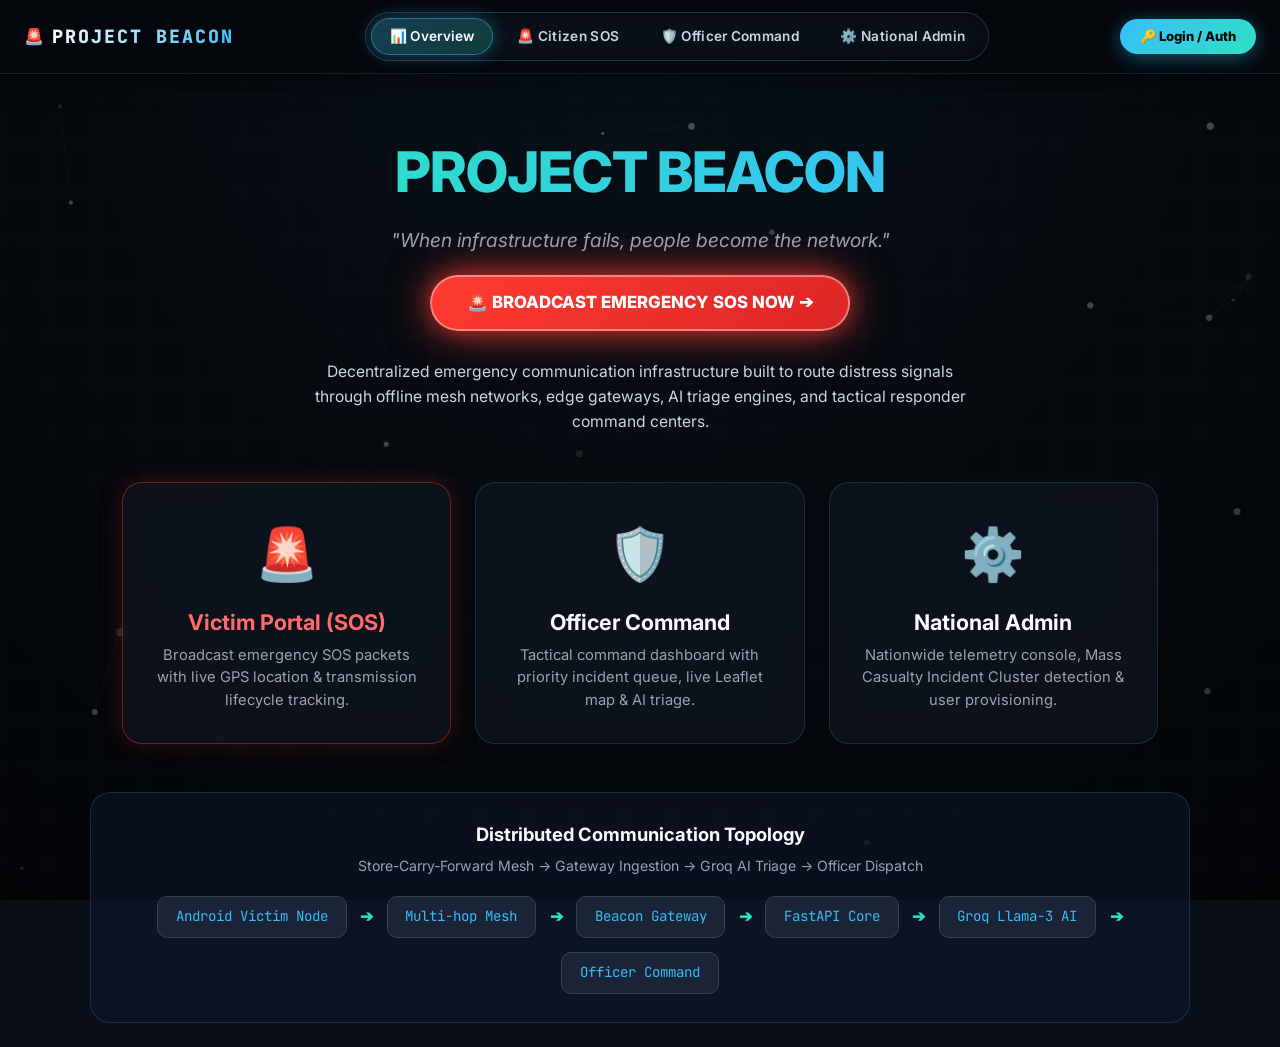
==== commit 4c0313b1: "feat: complete rewrite to standard authentication and RBAC user management" ====
--- a/static/index.html
+++ b/static/index.html
@@ -6,7 +6,6 @@
     <title>Project Beacon | Emergency Communication Fabric</title>
     <link href="https://fonts.googleapis.com/css2?family=Inter:wght@300;400;500;600;700&family=JetBrains+Mono:wght@400;700&display=swap" rel="stylesheet">
     <link rel="icon" href="data:image/svg+xml,<svg xmlns='http://www.w3.org/2000/svg' viewBox='0 0 100 100'><text y='.9em' font-size='90'>🚨</text></svg>">
-    <link rel="stylesheet" href="css/index.css?v=3.0">
     <link rel="stylesheet" href="/static/css/index.css?v=3.0">
     <style>
         body { font-family: 'Inter', sans-serif; background-color: #0b0f19; color: #f3f4f6; margin: 0; padding: 0; min-height: 100vh; display: flex; flex-direction: column; }
@@ -45,7 +44,7 @@
         </div>
 
         <div>
-            <a href="#authSection" id="navAuthBtn" class="btn-auth-blue" onclick="scrollToAuthSection()">
+            <a href="login.html" class="btn-auth-blue">
                 🔑 Login / Auth
             </a>
         </div>
@@ -105,65 +104,6 @@
         </div>
     </div>
 
-    <!-- Dedicated Bottom Authentication Console -->
-    <div class="app-container" style="padding-top: 0;">
-        <div id="authSection" class="glass-panel" style="margin-top: 1.5rem; border-color: var(--color-cyan); box-shadow: var(--glow-medium);">
-            <div style="display: flex; align-items: center; gap: 0.75rem; margin-bottom: 1rem;">
-                <div class="beacon-logo-icon" style="width: 34px; height: 34px; font-size: 1rem; background: linear-gradient(135deg, var(--color-cyan), var(--color-green));">🔑</div>
-                <div>
-                    <h3 style="font-size: 1.2rem; font-weight: 800; font-family: var(--font-mono); color: var(--text-primary); margin: 0;">
-                        IDENTITY AUTHENTICATION & PROVISIONING CONSOLE
-                    </h3>
-                    <p style="color: var(--text-muted); font-size: 0.85rem; margin-top: 2px;">
-                        Brevo SMTP 6-Digit OTP Login & RBAC Identity Control
-                    </p>
-                </div>
-            </div>
-
-            <!-- STEP 1: Email Form -->
-            <div id="authBottomStepEmail" style="max-width: 540px;">
-                <div style="margin-bottom: 1rem;">
-                    <label style="display: block; font-size: 0.78rem; font-family: var(--font-mono); color: var(--text-muted); margin-bottom: 0.4rem; text-transform: uppercase;">
-                        OFFICIAL WORK EMAIL
-                    </label>
-                    <input type="email" id="authBottomEmailInput" class="beacon-input" placeholder="officer@beacon.app" />
-                </div>
-
-                <button id="btnBottomSendOtp" onclick="handleBottomSendOtp()" class="btn-primary" style="padding: 0.85rem 1.5rem; width: 100%;">
-                    REQUEST 6-DIGIT OTP CODE ➔
-                </button>
-                <div id="authBottomEmailMsg" style="font-size: 0.82rem; text-align: center; margin-top: 0.85rem; color: var(--color-cyan); display: none;"></div>
-            </div>
-
-            <!-- STEP 2: 6-Digit OTP Grid -->
-            <div id="authBottomStepOtp" style="max-width: 540px; display: none;">
-                <p style="color: var(--text-secondary); font-size: 0.88rem; margin-bottom: 0.5rem;">
-                    Enter 6-digit verification code sent to <strong id="authBottomTargetEmail" style="color: var(--color-cyan);"></strong>.
-                </p>
-                <p style="font-family: var(--font-mono); font-size: 0.78rem; color: var(--color-orange); margin-bottom: 1rem;">
-                    ⏱️ CODE EXPIRES IN: <span id="authBottomTimer">05:00</span>
-                </p>
-
-                <div class="otp-box-grid">
-                    <input type="text" maxlength="1" class="otp-digit-input-bottom" data-index="0" />
-                    <input type="text" maxlength="1" class="otp-digit-input-bottom" data-index="1" />
-                    <input type="text" maxlength="1" class="otp-digit-input-bottom" data-index="2" />
-                    <input type="text" maxlength="1" class="otp-digit-input-bottom" data-index="3" />
-                    <input type="text" maxlength="1" class="otp-digit-input-bottom" data-index="4" />
-                    <input type="text" maxlength="1" class="otp-digit-input-bottom" data-index="5" />
-                </div>
-
-                <button id="btnBottomVerifyOtp" onclick="handleBottomVerifyOtp()" class="btn-primary" style="padding: 0.85rem 1.5rem; width: 100%;">
-                    VERIFY & AUTHENTICATE ➔
-                </button>
-                <div id="authBottomOtpMsg" style="font-size: 0.82rem; text-align: center; margin-top: 0.85rem; color: var(--color-red); display: none;"></div>
-            </div>
-        </div>
-    </div>
-
-    <script src="js/mesh-bg.js?v=3.0"></script>
     <script src="/static/js/mesh-bg.js?v=3.0"></script>
-    <script src="js/auth-modal.js?v=3.0"></script>
-    <script src="/static/js/auth-modal.js?v=3.0"></script>
-</body>
+    </body>
 </html>
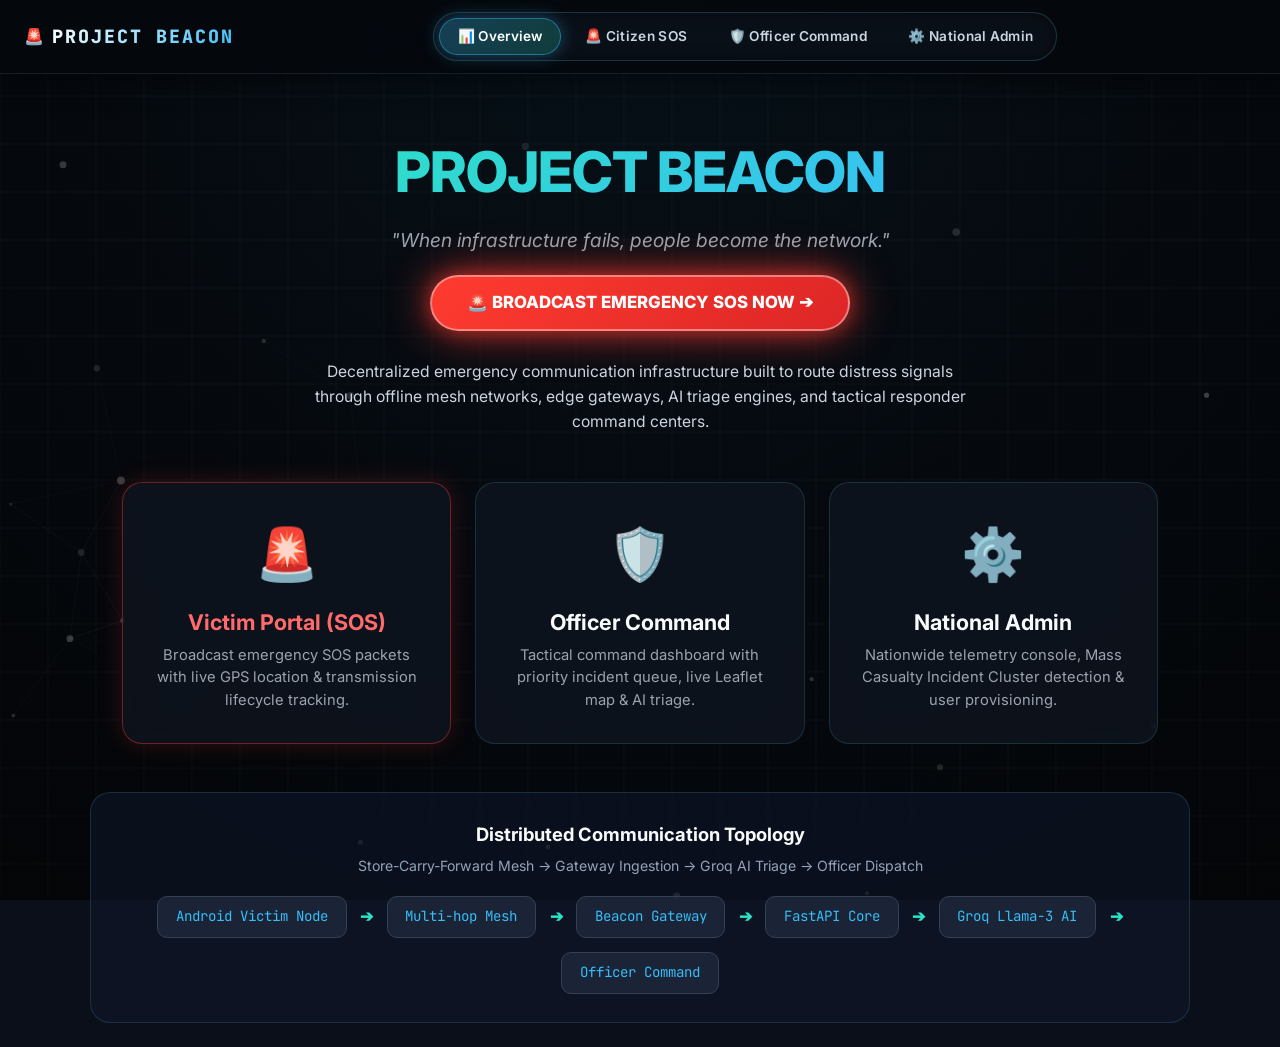
==== commit bc4a0e87: "feat: strip authentication and JWT requirements for Demo Mode" ====
--- a/static/index.html
+++ b/static/index.html
@@ -44,9 +44,7 @@
         </div>
 
         <div>
-            <a href="login.html" class="btn-auth-blue">
-                🔑 Login / Auth
-            </a>
+
         </div>
     </nav>
 
